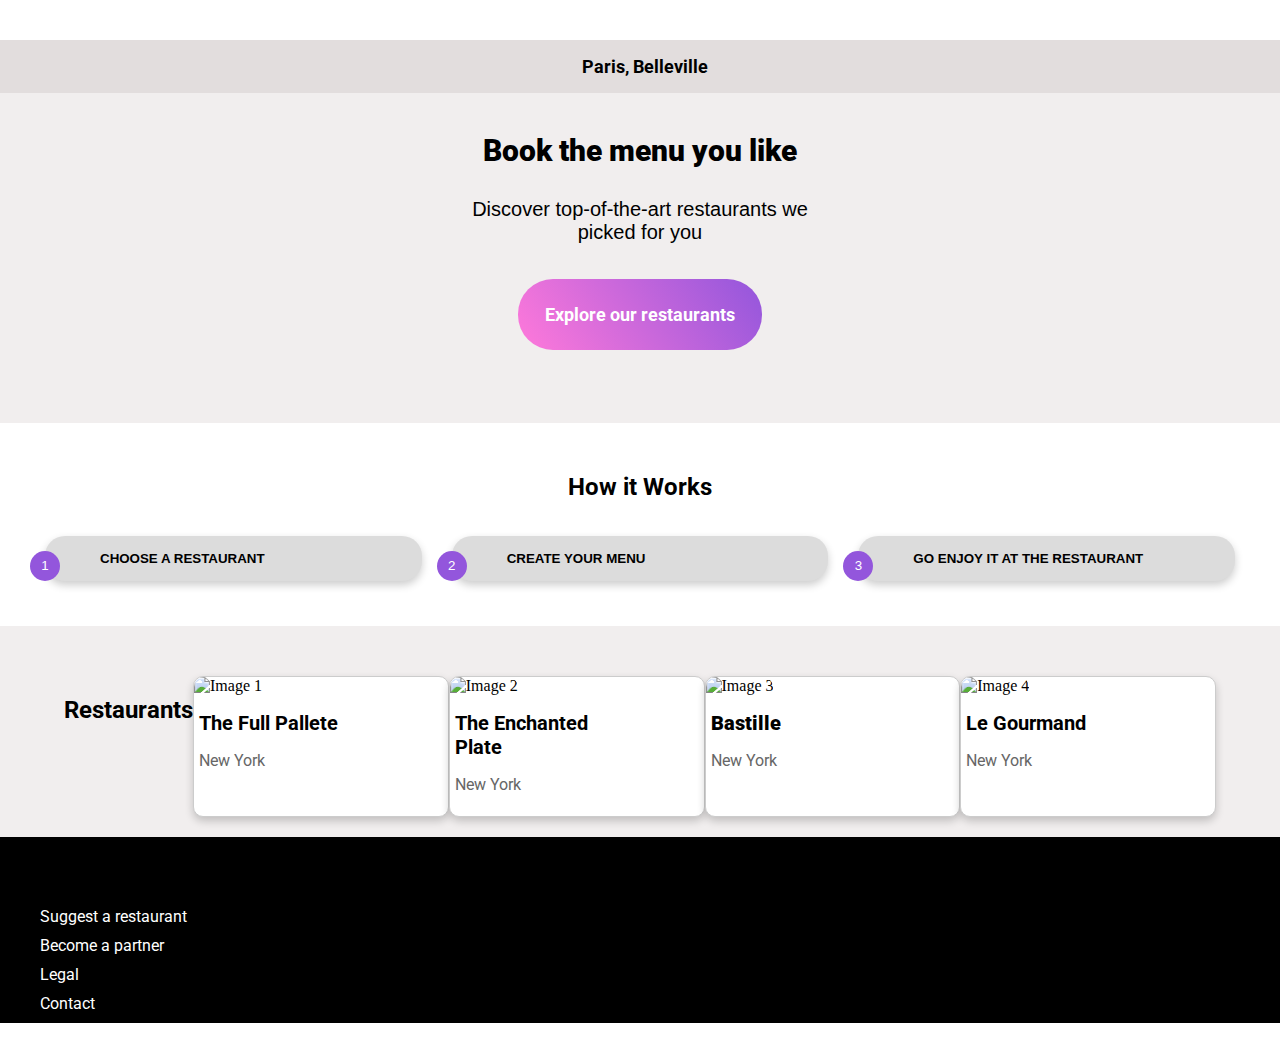
==== index.html @ 88e149f0 "changed alignment of sections and added numbers" ====
<!DOCTYPE html>
<html lang="en">

<head>
    <meta charset="UTF-8">
    <meta http-equiv="X-UA-Compatible" content="IE=edge">
    <meta name="viewport" content="width=device-width, initial-scale=1.0">
    <link rel="stylesheet" media="screen and (max-width: 100px)" href="small_resolution.css">
    <link rel="stylesheet" href="style.css" />
    <link rel="stylesheet" href="https://cdnjs.cloudflare.com/ajax/libs/font-awesome/6.3.0/css/all.min.css"
        integrity="sha512-SzlrxWUlpfuzQ+pcUCosxcglQRNAq/DZjVsC0lE40xsADsfeQoEypE+enwcOiGjk/bSuGGKHEyjSoQ1zVisanQ=="
        crossorigin="anonymous" referrerpolicy="no-referrer" />

        <link rel="preconnect" href="https://fonts.googleapis.com">
<link rel="preconnect" href="https://fonts.gstatic.com" crossorigin>
<link href="https://fonts.googleapis.com/css2?family=Roboto:wght@400;500;700&display=swap" rel="stylesheet">
    
    <title>ohmyfood</title>
</head>

<body>
    <header class="logo">
        <a href="#"><img src="./images/logo/ohmyfood.png" alt=""></a>
    </header>

    <nav class="nav-bar">
        <h2><i id="location-pin" class="fa-solid fa-location-dot"></i>Paris, Belleville</h2>
    </nav>

    <main>
        <div class="explore">
            <h1><strong>Book the menu you like</strong></h1>
            <p>Discover top-of-the-art restaurants we picked for you</p>
            <button class="purp-btn"><strong>Explore our restaurants</strong></button>
        </div>



    </main>

    <section class="options">
        <h2>How it Works</h2>
        <div class="button-container">
            <button class="button">
                <div class="number">1</div>
                <div class="text-box">
                    <span><i class="fa-solid fa-mobile-screen button-icon"></i>Choose a restaurant</span>
                </div>
            </button>
            <button class="button">
                <div class="number">2</div>

                <div class="text-box">
                    <span><i class="fa-solid fa-list button-icon"></i>Create your menu</span>
                </div>
            </button>
            <button class="button">
                <div class="number">3</div>

                <div class="text-box">
                    <span><i class="fa-sharp fa-solid fa-store button-icon"></i>Go enjoy it at the restaurant</span>
                </div>
            </button>
        </div>
    </section>


    <section class="restaurant-container">
        <h2 class="sub-text">Restaurants</h2>
        <div class="card">
            <img src="./images/restaurants/jay-wennington-N_Y88TWmGwA-unsplash.jpg" alt="Image 1">
            <div class="card-text">
                <h2>The Full Pallete<i class="fa-regular fa-heart" class="heart-icon"></i> </h2>
                <p>New York</p>
            </div>
        </div>

        <div class="card">
            <img src="./images/restaurants/stil.jpg" alt="Image 2">
            <div class="card-text">
                <h2>The Enchanted Plate<i class="fa-regular fa-heart" class="heart-icon"></i></h2>
                <p>New York</p>
            </div>
        </div>

        <div class="card">
            <img src="./images/restaurants/toa-heftiba-DQKerTsQwi0-unsplash.jpg" alt="Image 3">
            <div class="card-text">
                <h2><strong>Bastille<i class="fa-regular fa-heart" class="heart-icon"></i></strong></h2>
                <p>New York</p>
            </div>
        </div>

        <div class="card">
            <img src="./images/restaurants/louis-hansel-shotsoflouis-qNBGVyOCY8Q-unsplash.jpg" alt="Image 4">
            <div class="card-text">
                <h2>Le Gourmand<i class="fa-regular fa-heart" class="heart-icon"></i></h2>
                <p>New York</p>
            </div>
        </div>
        </div>
    </section>

    <footer>
        <a href="#"><img src="./images/logo/ohmyfood.png" alt="" class="footer-logo"></a>
        <div class="list">
            <ul class="unstyled-list">
                <li><a href=""><i class="fa-solid fa-utensils" class="footer-icon"></i>Suggest a restaurant</a></li>
                <li><a href=""><i class="fa-regular fa-handshake" class="footer-icon"></i>Become a partner</a></li>
                <li><a href="">Legal</a></li>
                <li><a href="">Contact</a></li>
            </ul>
        </div>
    </footer>





</body>

</html>
---- style.css ----
header {
    margin: auto;
    margin-bottom: 20px;
    margin-top: 20px;
}

header img {
    display: flex;
    width: 300px;
    height: auto;
    justify-content: center;
    margin: auto;

}

body {
    margin: 0;
}

a {
    text-decoration: none;
    color: #fff;
}

h1 {
    font-size: 25px;
    font-family: "Roboto", sans-serif;
}

h2 ,p {
    font-family: "Roboto", sans-serif;
}

    

.location-text {
    text-align: center;
    color: rgb(198, 51, 51);
}

#location-pin {
    justify-content: space-around;
    margin-right: 10px;
}

#location-container {
    padding: 10px;
}

.nav-bar {
text-align: center;
padding: 1px;
background-color: rgb(226, 221, 221);
font-size: 12px;
}

main {
    background-color: rgb(241, 238, 238);
    
}
 .explore {
    height: 250px;
    width: 350px;
    margin: auto;
    padding: 20px;
    text-align: center;
    padding-bottom: 60px;
    
 }

main h1 {
    font-size: 30px;
    font-family: "Roboto", sans-serif;
    padding-bottom: 10px;
}

main p {
    font-family: "Raleway" , sans-serif;
    font-size: 20px;
    font-weight: 100;
    padding-bottom: 15px;
}

.purp-btn {
    padding: 25px 27px;
    border-radius: 35px;
    border: none;
    background-image: linear-gradient(55deg,#FF79DA, #9356DC );
    font-family: "Roboto" , sans-serif;
    color: #fff;
    font-size: 18px;
    margin-bottom: 20px;
}

.sub-text {
    text-align: left;
    font-weight: 700 !important;
}

.button-container {
    display: flex;
    justify-content: space-between;
    width: 100%;
}

.spacer {
    height: 10px;
    margin: 10px;
}

.button {
    background-color: gainsboro;
    border: none;
    border-radius: 5px;
    height: auto;
    width: 40%;
    box-shadow: 0 4px 8px 0 rgba(0, 0, 0, 0.2);
    transition: 0.3s;
    padding: 15px;
    margin: 15px;
    border-radius: 20px;
    display: flex;
    position: relative;
}

.button-icon {
    margin-right: 40px;
}

.number {
    height: 30px;
    width: 30px;
    border-radius: 100%;
    background: #9356DC;
    position: absolute;
    left: -15px;
    display: flex;
    align-items: center;
    justify-content: center;
    color: white;
}


.text-box {
    align-items: center;
    display: flex;
    height: 100%;
    justify-content: center;
}

.text-box span {
    color: black;
    font-weight: bold;
    text-align: center;
    text-transform: uppercase;
}

.restaurant-container {
    display: flex;
    flex-direction: row;
    padding-left: 5%;
    padding-right: 5%;
    background-color: rgb(241, 238, 238);
    padding-top: 50px;


}

.card {
    display: block;
    flex-direction: column;
    justify-content: center;
    align-items: center;
    width: 100%;
    height: auto;
    border: 1px solid #ccc;
    border-radius: 10px;
    box-shadow: 0 4px 8px 0 rgba(0, 0, 0, 0.2);
    transition: 0.3s;
    background-color: white;
    margin-bottom: 20px;
}

.card:hover, .button:hover, .purp-btn:hover {
    box-shadow: 0 8px 16px 0 rgba(0, 0, 0, 0.2);
    cursor: pointer;
}

.card img {
    width: 100%;
    height: auto;
    object-fit: cover;
    border-top-right-radius: 10px;
    border-top-left-radius: 10px;
}

.card-text {
    text-align: left;
    padding-right: 100px;
    padding-bottom: 20px;
    height: 80px;
    margin: 5px;
}

.card-text h2 {
    font-size: 20px;
    margin-bottom: 0px;
    text-align: left;
}

.card-text p {
    font-size: 16px;
    color: #666;
    text-align: left;
} 

.options {
    background-color: white;
    padding: 30px;
}

.options h2 {
    text-align: center;
    font-family: "Roboto", sans-serif;
}
.restaurant-list {
    background-color: rgb(241, 238, 238);
    
}

footer {
    background-color: black;
}

footer img {
    height: auto;
    width: 130px;
    padding: 15px 18px;
    margin-top: 20px;
    margin-left: 7px;
}

.unstyled-list {
    list-style: none;
    text-decoration: none;

}

li {
    padding-bottom: 10px;
    font-family: "Roboto", sans-serif;
}

.footer-logo {
    color: #fff;
}

.footer-icon {
    padding: 10px;
}

.heart-icon {
    justify-content: space-between;
    padding: 10px;
}


/*@media (min-width: 768px) and (max-width: 992px) {
    
  }*/
  
  @media (max-width: 768px) {
     #options {
        display: flex;
        justify-content: center;
        margin: auto;
      
    }
    .button-container {

        display: flex;
        justify-content: center;
        flex-direction: column;
        margin: auto;
    }
    h2 {
        text-align: center;

    }
    .button {
        height: auto;
        width: 100%;
        padding: 30px 60px;
        border-radius: 20px;
    }

    .restaurant-container {
        flex-direction: column;
        display: flex;
    }

    .card {
        padding-bottom: 0px;
        height: 290px;

    }

    .card img {
        width: 100%;
        height: 200px;
        object-fit: cover;
        border-top-right-radius: 10px;
        border-top-left-radius: 10px;
    }

    #restaurant-list {
        padding-top: 10px;
    }

   
    
  }
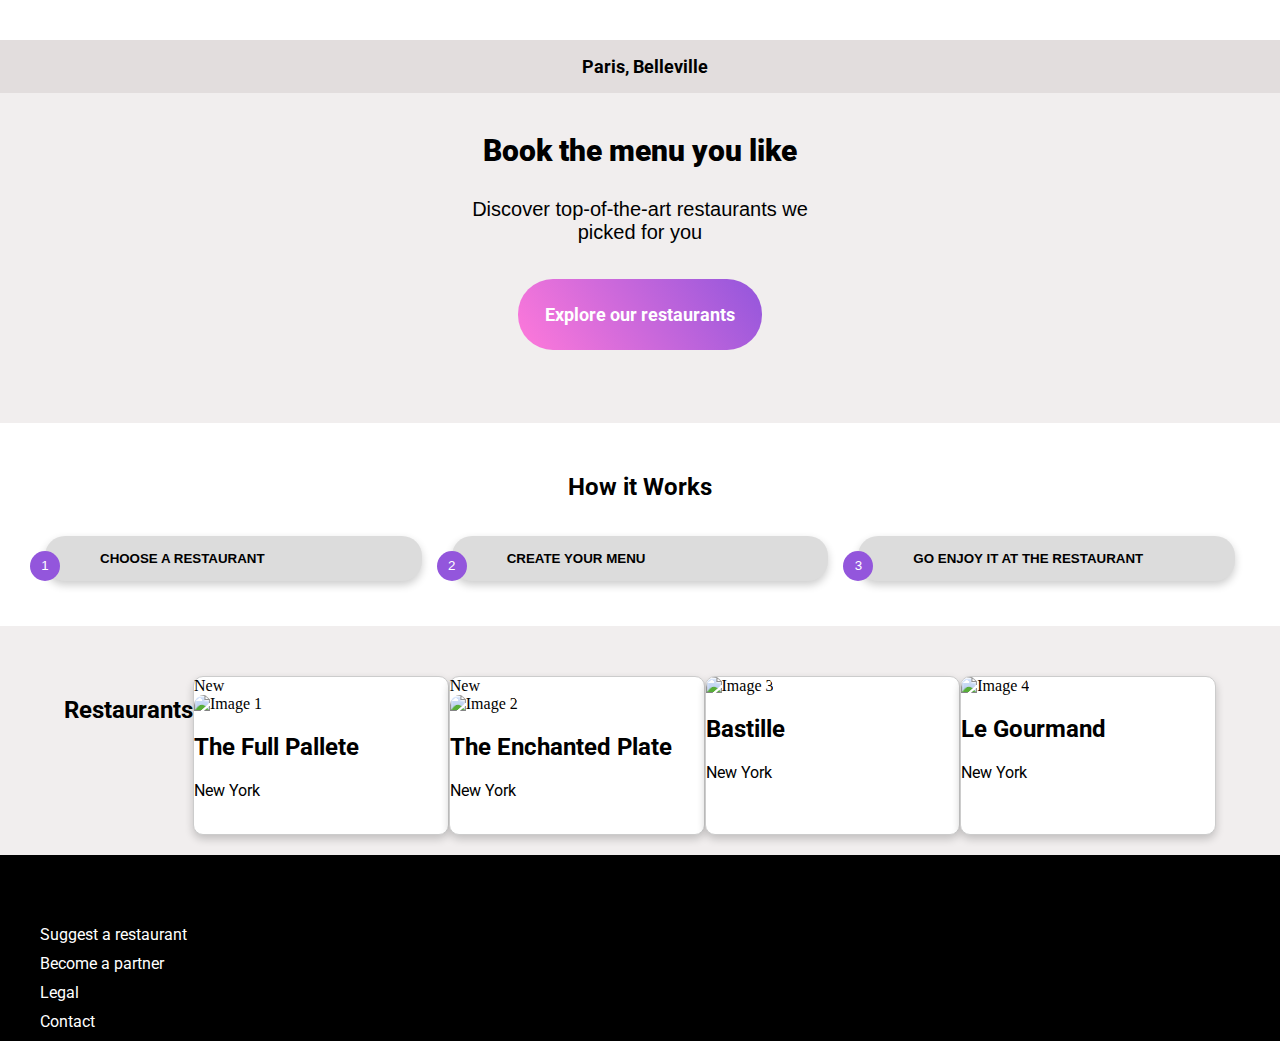
==== commit 7894b4eb: "heart icon added and hover introduced" ====
--- a/index.html
+++ b/index.html
@@ -11,10 +11,10 @@
         integrity="sha512-SzlrxWUlpfuzQ+pcUCosxcglQRNAq/DZjVsC0lE40xsADsfeQoEypE+enwcOiGjk/bSuGGKHEyjSoQ1zVisanQ=="
         crossorigin="anonymous" referrerpolicy="no-referrer" />
 
-        <link rel="preconnect" href="https://fonts.googleapis.com">
-<link rel="preconnect" href="https://fonts.gstatic.com" crossorigin>
-<link href="https://fonts.googleapis.com/css2?family=Roboto:wght@400;500;700&display=swap" rel="stylesheet">
-    
+    <link rel="preconnect" href="https://fonts.googleapis.com">
+    <link rel="preconnect" href="https://fonts.gstatic.com" crossorigin>
+    <link href="https://fonts.googleapis.com/css2?family=Roboto:wght@400;500;700&display=swap" rel="stylesheet">
+
     <title>ohmyfood</title>
 </head>
 
@@ -68,34 +68,52 @@
     <section class="restaurant-container">
         <h2 class="sub-text">Restaurants</h2>
         <div class="card">
+            <div class="new">
+                New
+            </div>
             <img src="./images/restaurants/jay-wennington-N_Y88TWmGwA-unsplash.jpg" alt="Image 1">
-            <div class="card-text">
-                <h2>The Full Pallete<i class="fa-regular fa-heart" class="heart-icon"></i> </h2>
-                <p>New York</p>
+            <div class="card-content">
+                <div>
+                    <h2>The Full Pallete</h2>
+                    <p>New York</p>
+                </div>
+                <i class="fa-regular fa-heart heart-icon"></i>
             </div>
         </div>
 
         <div class="card">
+            <div class="new">
+                New
+            </div>
             <img src="./images/restaurants/stil.jpg" alt="Image 2">
-            <div class="card-text">
-                <h2>The Enchanted Plate<i class="fa-regular fa-heart" class="heart-icon"></i></h2>
-                <p>New York</p>
+            <div class="card-content">
+                <div>
+                    <h2>The Enchanted Plate</h2>
+                    <p>New York</p>
+                </div>
+                <i class="fa-regular fa-heart heart-icon"></i>
             </div>
         </div>
 
         <div class="card">
             <img src="./images/restaurants/toa-heftiba-DQKerTsQwi0-unsplash.jpg" alt="Image 3">
-            <div class="card-text">
-                <h2><strong>Bastille<i class="fa-regular fa-heart" class="heart-icon"></i></strong></h2>
-                <p>New York</p>
+            <div class="card-content">
+                <div>
+                    <h2>Bastille</h2>
+                    <p>New York</p>
+                </div>
+                <i class="fa-regular fa-heart heart-icon"></i>
             </div>
         </div>
 
         <div class="card">
             <img src="./images/restaurants/louis-hansel-shotsoflouis-qNBGVyOCY8Q-unsplash.jpg" alt="Image 4">
-            <div class="card-text">
-                <h2>Le Gourmand<i class="fa-regular fa-heart" class="heart-icon"></i></h2>
-                <p>New York</p>
+            <div class="card-content">
+                <div>
+                    <h2>Le Gourmand</i></h2>
+                    <p>New York</p>
+                </div>
+                <i class="fa-regular fa-heart heart-icon"></i>
             </div>
         </div>
         </div>
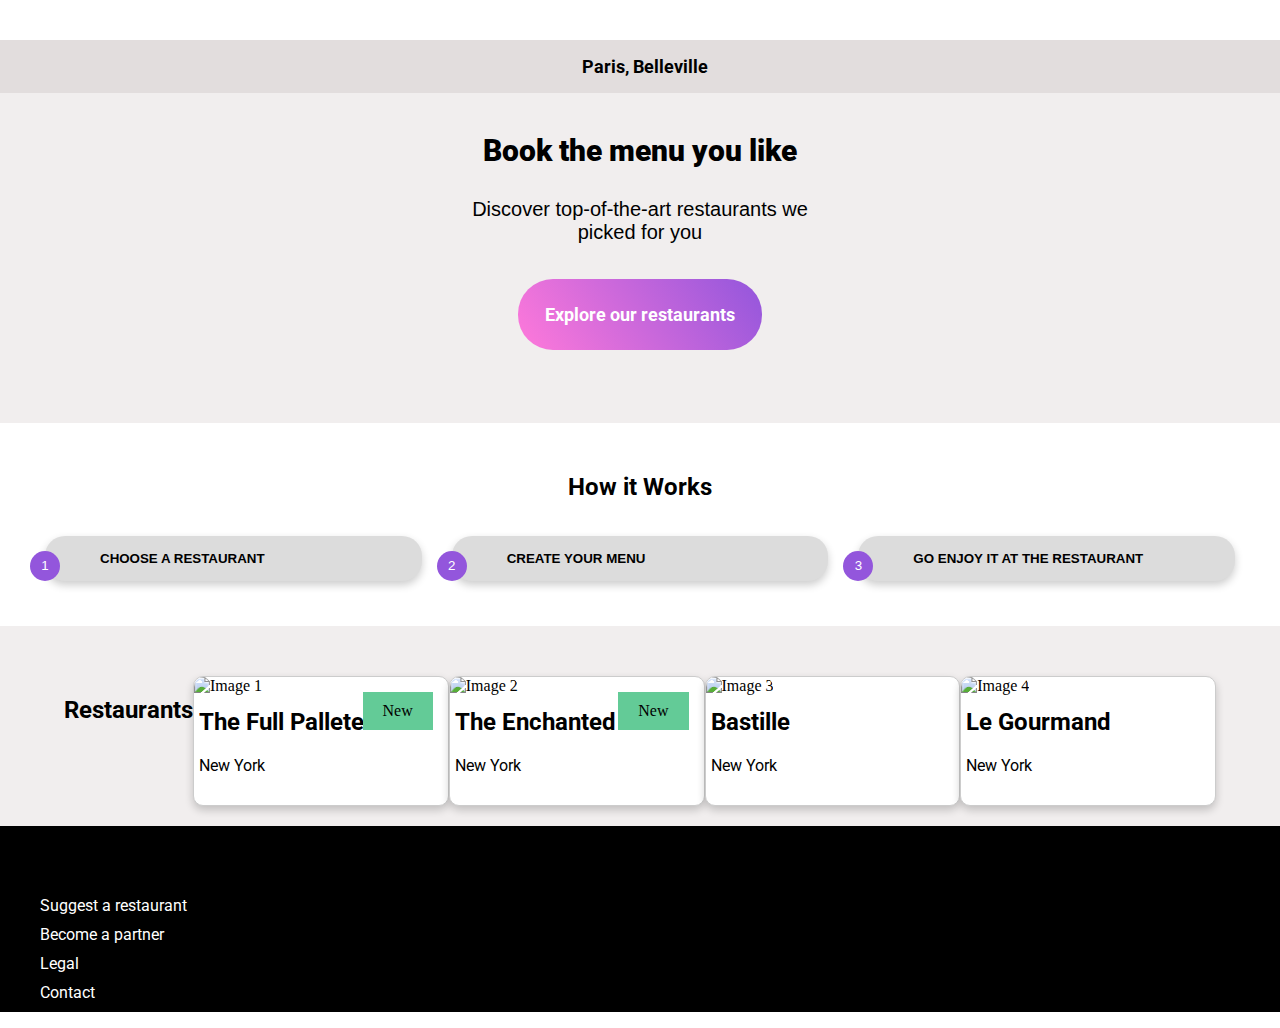
==== commit 6a1f2b84: "- Created page structure - Created menu sections - Created menu cards" ====
--- a/index.html
+++ b/index.html
@@ -7,6 +7,7 @@
     <meta name="viewport" content="width=device-width, initial-scale=1.0">
     <link rel="stylesheet" media="screen and (max-width: 100px)" href="small_resolution.css">
     <link rel="stylesheet" href="style.css" />
+    <link rel="stylesheet" href="global.css" />
     <link rel="stylesheet" href="https://cdnjs.cloudflare.com/ajax/libs/font-awesome/6.3.0/css/all.min.css"
         integrity="sha512-SzlrxWUlpfuzQ+pcUCosxcglQRNAq/DZjVsC0lE40xsADsfeQoEypE+enwcOiGjk/bSuGGKHEyjSoQ1zVisanQ=="
         crossorigin="anonymous" referrerpolicy="no-referrer" />
--- a/style.css
+++ b/style.css
@@ -81,16 +81,7 @@
     padding-bottom: 15px;
 }
 
-.purp-btn {
-    padding: 25px 27px;
-    border-radius: 35px;
-    border: none;
-    background-image: linear-gradient(55deg,#FF79DA, #9356DC );
-    font-family: "Roboto" , sans-serif;
-    color: #fff;
-    font-size: 18px;
-    margin-bottom: 20px;
-}
+
 
 .sub-text {
     text-align: left;
@@ -179,11 +170,24 @@
     transition: 0.3s;
     background-color: white;
     margin-bottom: 20px;
+    position: relative;
 }
 
 .card:hover, .button:hover, .purp-btn:hover {
     box-shadow: 0 8px 16px 0 rgba(0, 0, 0, 0.2);
     cursor: pointer;
+}
+
+.new {
+    padding-left: 20px;
+    padding-right: 20px;
+    padding-top: 10px;
+    padding-bottom: 10px;
+    background-color: rgb(99, 203, 151);
+    position: absolute;
+    right: 15px;
+    top: 15px;
+
 }
 
 .card img {
@@ -194,13 +198,24 @@
     border-top-left-radius: 10px;
 }
 
-.card-text {
+.card-content {
     text-align: left;
-    padding-right: 100px;
     padding-bottom: 20px;
     height: 80px;
     margin: 5px;
-}
+    display: flex;
+    align-items: center;
+    justify-content: space-between;
+}
+
+.heart-icon {
+    font-size: 25px;
+}
+
+.heart-icon:hover {
+    color: #9356DC;
+}
+
 
 .card-text h2 {
     font-size: 20px;
@@ -228,36 +243,7 @@
     
 }
 
-footer {
-    background-color: black;
-}
-
-footer img {
-    height: auto;
-    width: 130px;
-    padding: 15px 18px;
-    margin-top: 20px;
-    margin-left: 7px;
-}
-
-.unstyled-list {
-    list-style: none;
-    text-decoration: none;
-
-}
-
-li {
-    padding-bottom: 10px;
-    font-family: "Roboto", sans-serif;
-}
-
-.footer-logo {
-    color: #fff;
-}
-
-.footer-icon {
-    padding: 10px;
-}
+
 
 .heart-icon {
     justify-content: space-between;
--- a/global.css
+++ b/global.css
@@ -0,0 +1,41 @@
+footer {
+    background-color: black;
+}
+
+footer img {
+    height: auto;
+    width: 130px;
+    padding: 15px 18px;
+    margin-top: 20px;
+    margin-left: 7px;
+}
+
+.unstyled-list {
+    list-style: none;
+    text-decoration: none;
+
+}
+
+li {
+    padding-bottom: 10px;
+    font-family: "Roboto", sans-serif;
+}
+
+.purp-btn {
+    padding: 25px 27px;
+    border-radius: 35px;
+    border: none;
+    background-image: linear-gradient(55deg,#FF79DA, #9356DC );
+    font-family: "Roboto" , sans-serif;
+    color: #fff;
+    font-size: 18px;
+    margin-bottom: 20px;
+}
+
+.footer-logo {
+    color: #fff;
+}
+
+.footer-icon {
+    padding: 10px;
+}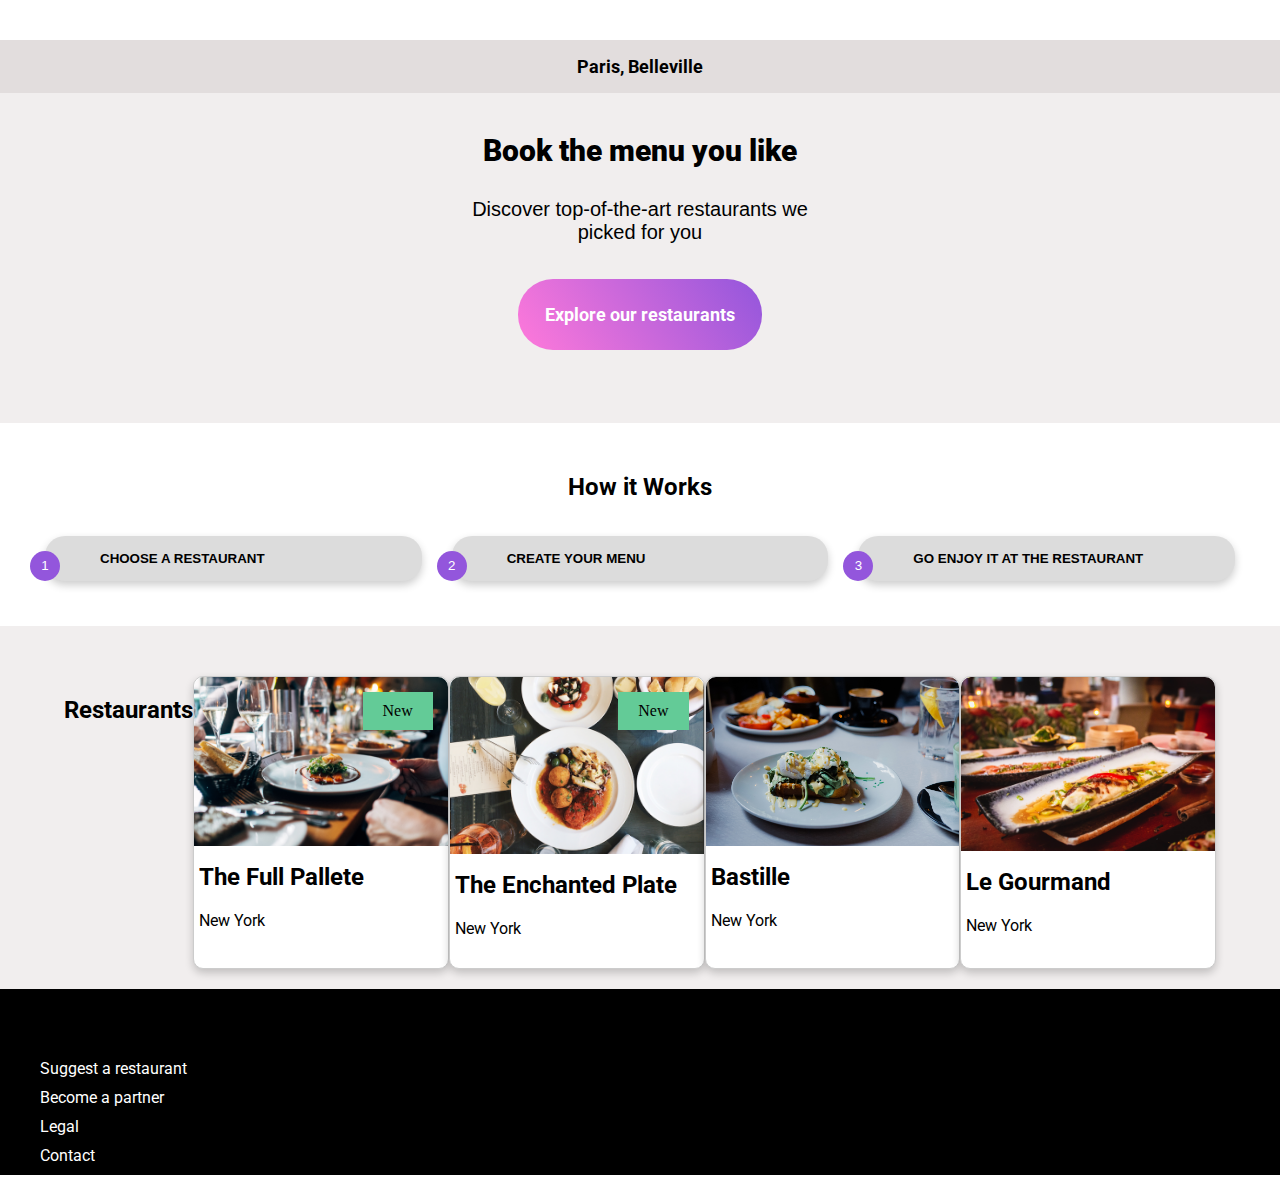
==== commit c2be364d: "linked bastille to homepage" ====
--- a/index.html
+++ b/index.html
@@ -25,7 +25,7 @@
     </header>
 
     <nav class="nav-bar">
-        <h2><i id="location-pin" class="fa-solid fa-location-dot"></i>Paris, Belleville</h2>
+        <h2><i class="location-pin" class="fa-solid fa-location-dot"></i>Paris, Belleville</h2>
     </nav>
 
     <main>
@@ -72,7 +72,7 @@
             <div class="new">
                 New
             </div>
-            <img src="./images/restaurants/jay-wennington-N_Y88TWmGwA-unsplash.jpg" alt="Image 1">
+            <img src="images/restaurants/the-full-pallete.jpg" alt="Image 1">
             <div class="card-content">
                 <div>
                     <h2>The Full Pallete</h2>
@@ -86,7 +86,7 @@
             <div class="new">
                 New
             </div>
-            <img src="./images/restaurants/stil.jpg" alt="Image 2">
+            <img src="images/restaurants/the-enchanted-plate.jpg" alt="Image 2">
             <div class="card-content">
                 <div>
                     <h2>The Enchanted Plate</h2>
@@ -97,7 +97,8 @@
         </div>
 
         <div class="card">
-            <img src="./images/restaurants/toa-heftiba-DQKerTsQwi0-unsplash.jpg" alt="Image 3">
+            <a href="./bastille.html">
+            <img src="images/restaurants/bastille.jpg" alt="Image 3"></a>
             <div class="card-content">
                 <div>
                     <h2>Bastille</h2>
@@ -108,7 +109,7 @@
         </div>
 
         <div class="card">
-            <img src="./images/restaurants/louis-hansel-shotsoflouis-qNBGVyOCY8Q-unsplash.jpg" alt="Image 4">
+            <img src="images/restaurants/le-gourmand.jpg" alt="Image 4">
             <div class="card-content">
                 <div>
                     <h2>Le Gourmand</i></h2>
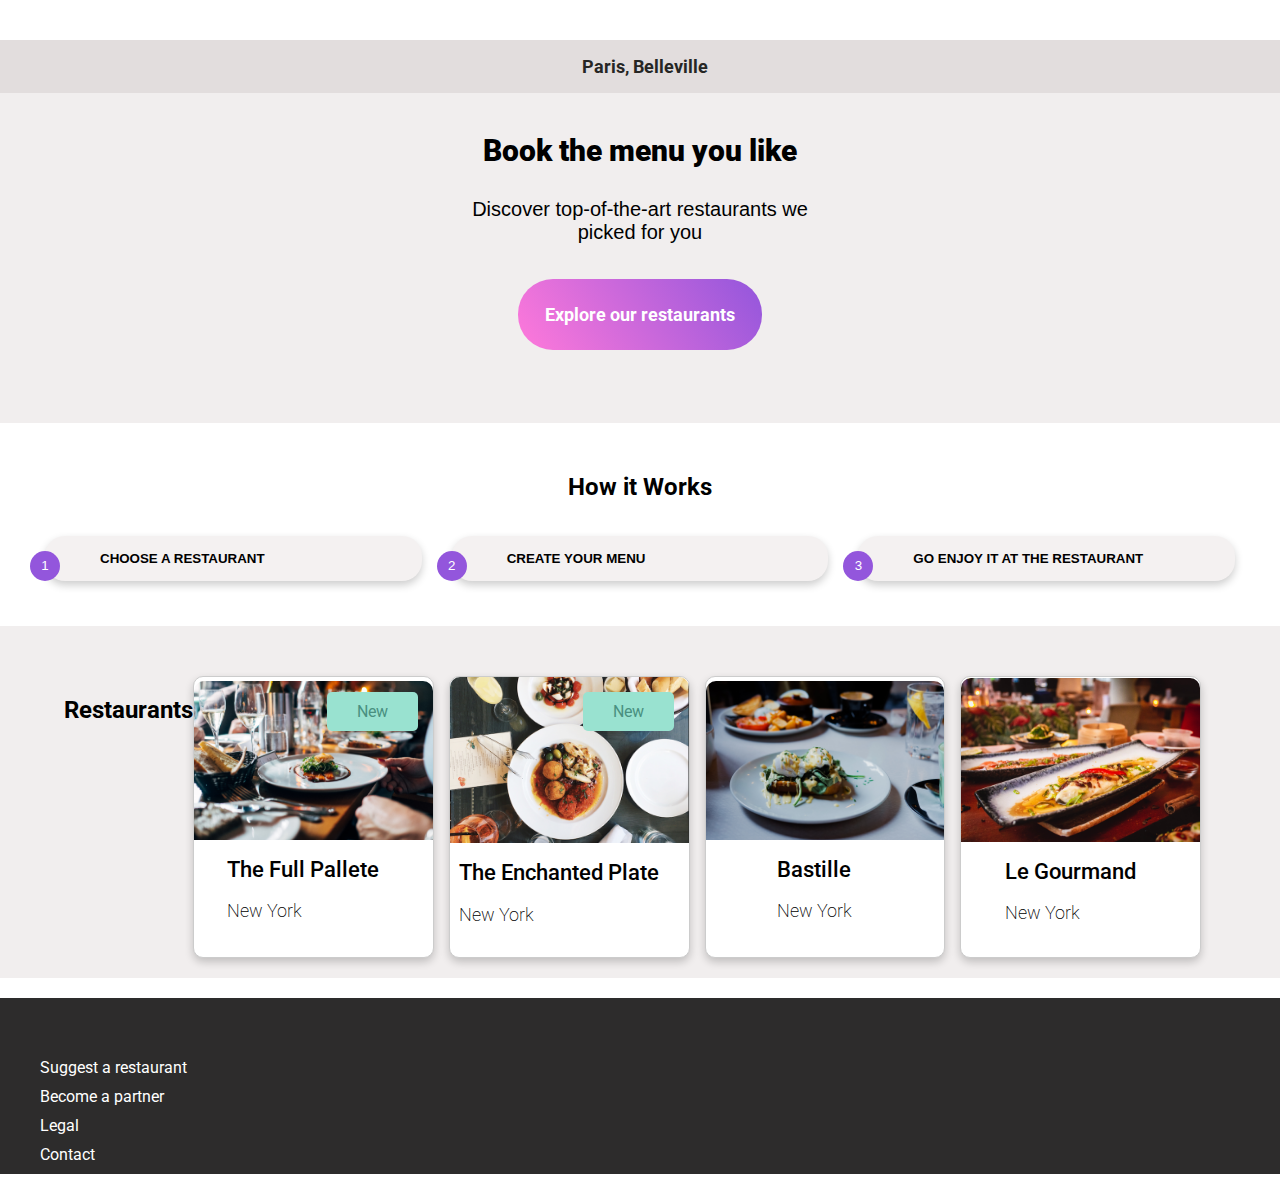
==== commit 5e8f2500: "making changes to desktop version" ====
--- a/index.html
+++ b/index.html
@@ -7,14 +7,14 @@
     <meta name="viewport" content="width=device-width, initial-scale=1.0">
     <link rel="stylesheet" media="screen and (max-width: 100px)" href="small_resolution.css">
     <link rel="stylesheet" href="style.css" />
-    <link rel="stylesheet" href="global.css" />
+    <link rel="stylesheet" href="./global.css" />
     <link rel="stylesheet" href="https://cdnjs.cloudflare.com/ajax/libs/font-awesome/6.3.0/css/all.min.css"
         integrity="sha512-SzlrxWUlpfuzQ+pcUCosxcglQRNAq/DZjVsC0lE40xsADsfeQoEypE+enwcOiGjk/bSuGGKHEyjSoQ1zVisanQ=="
         crossorigin="anonymous" referrerpolicy="no-referrer" />
 
     <link rel="preconnect" href="https://fonts.googleapis.com">
     <link rel="preconnect" href="https://fonts.gstatic.com" crossorigin>
-    <link href="https://fonts.googleapis.com/css2?family=Roboto:wght@400;500;700&display=swap" rel="stylesheet">
+    <link href="https://fonts.googleapis.com/css2?family=Roboto:wght@100;200;300;400;500;700&display=swap" rel="stylesheet">
 
     <title>ohmyfood</title>
 </head>
@@ -25,7 +25,7 @@
     </header>
 
     <nav class="nav-bar">
-        <h2><i class="location-pin" class="fa-solid fa-location-dot"></i>Paris, Belleville</h2>
+        <h2><i class="location-pin fa-solid fa-location-dot"></i>Paris, Belleville</h2>
     </nav>
 
     <main>
@@ -72,7 +72,8 @@
             <div class="new">
                 New
             </div>
-            <img src="images/restaurants/the-full-pallete.jpg" alt="Image 1">
+            <a href="./the-full-pallete.html">
+            <img src="images/restaurants/the-full-pallete.jpg" alt="Image 1"></a>
             <div class="card-content">
                 <div>
                     <h2>The Full Pallete</h2>
@@ -86,7 +87,8 @@
             <div class="new">
                 New
             </div>
-            <img src="images/restaurants/the-enchanted-plate.jpg" alt="Image 2">
+            <a href="./the-enchanted-plate.html">
+            <img src="images/restaurants/the-enchanted-plate.jpg" alt="Image 2"></a>
             <div class="card-content">
                 <div>
                     <h2>The Enchanted Plate</h2>
@@ -109,7 +111,8 @@
         </div>
 
         <div class="card">
-            <img src="images/restaurants/le-gourmand.jpg" alt="Image 4">
+            <a href="./le-gourmand.html">
+            <img src="images/restaurants/le-gourmand.jpg" alt="Image 4"></a>
             <div class="card-content">
                 <div>
                     <h2>Le Gourmand</i></h2>
@@ -128,15 +131,10 @@
                 <li><a href=""><i class="fa-solid fa-utensils" class="footer-icon"></i>Suggest a restaurant</a></li>
                 <li><a href=""><i class="fa-regular fa-handshake" class="footer-icon"></i>Become a partner</a></li>
                 <li><a href="">Legal</a></li>
-                <li><a href="">Contact</a></li>
+                <li><a href="mailto:ohmyfood@myfood.com">Contact</a></li>
             </ul>
         </div>
     </footer>
-
-
-
-
-
 </body>
 
 </html>--- a/style.css
+++ b/style.css
@@ -27,46 +27,52 @@
     font-family: "Roboto", sans-serif;
 }
 
-h2 ,p {
+h2,
+p {
     font-family: "Roboto", sans-serif;
 }
 
-    
 
 .location-text {
     text-align: center;
-    color: rgb(198, 51, 51);
-}
-
-#location-pin {
+    color: rgb(80, 44, 44);
+}
+
+.location-pin {
     justify-content: space-around;
     margin-right: 10px;
-}
-
-#location-container {
+    color: rgb(38, 38, 36);
+}
+
+.location-container {
     padding: 10px;
 }
 
 .nav-bar {
-text-align: center;
-padding: 1px;
-background-color: rgb(226, 221, 221);
-font-size: 12px;
+    text-align: center;
+    padding: 1px;
+    background-color: rgb(226, 221, 221);
+    font-size: 12px;
+}
+
+.nav-bar h2 {
+    color: rgb(38, 38, 36);
 }
 
 main {
     background-color: rgb(241, 238, 238);
-    
-}
- .explore {
+
+}
+
+.explore {
     height: 250px;
     width: 350px;
     margin: auto;
     padding: 20px;
     text-align: center;
     padding-bottom: 60px;
-    
- }
+
+}
 
 main h1 {
     font-size: 30px;
@@ -75,7 +81,7 @@
 }
 
 main p {
-    font-family: "Raleway" , sans-serif;
+    font-family: "Raleway", sans-serif;
     font-size: 20px;
     font-weight: 100;
     padding-bottom: 15px;
@@ -100,7 +106,7 @@
 }
 
 .button {
-    background-color: gainsboro;
+    background-color: rgb(244, 241, 241);
     border: none;
     border-radius: 5px;
     height: auto;
@@ -116,6 +122,7 @@
 
 .button-icon {
     margin-right: 40px;
+    color: #665;
 }
 
 .number {
@@ -173,20 +180,27 @@
     position: relative;
 }
 
-.card:hover, .button:hover, .purp-btn:hover {
+.card:hover,
+.button:hover,
+.purp-btn:hover {
     box-shadow: 0 8px 16px 0 rgba(0, 0, 0, 0.2);
     cursor: pointer;
+
 }
 
 .new {
-    padding-left: 20px;
-    padding-right: 20px;
+    padding-left: 30px;
+    padding-right: 30px;
     padding-top: 10px;
     padding-bottom: 10px;
-    background-color: rgb(99, 203, 151);
+    background-color: #99E2D0;
     position: absolute;
     right: 15px;
     top: 15px;
+    border-radius: 5px;
+    font-family: 'Roboto', sans-serif;
+    color: rgb(73, 144, 128);
+
 
 }
 
@@ -208,6 +222,16 @@
     justify-content: space-between;
 }
 
+.card-content p {
+    font-weight: 200;
+    font-size: 18px;
+}
+
+.card-content h2 {
+    font-weight: 500;
+    font-size: 22px;
+}
+
 .heart-icon {
     font-size: 25px;
 }
@@ -227,7 +251,7 @@
     font-size: 16px;
     color: #666;
     text-align: left;
-} 
+}
 
 .options {
     background-color: white;
@@ -238,9 +262,10 @@
     text-align: center;
     font-family: "Roboto", sans-serif;
 }
+
 .restaurant-list {
     background-color: rgb(241, 238, 238);
-    
+
 }
 
 
@@ -254,14 +279,15 @@
 /*@media (min-width: 768px) and (max-width: 992px) {
     
   }*/
-  
-  @media (max-width: 768px) {
-     #options {
+
+@media (max-width: 768px) {
+    #options {
         display: flex;
         justify-content: center;
         margin: auto;
-      
-    }
+
+    }
+
     .button-container {
 
         display: flex;
@@ -269,14 +295,16 @@
         flex-direction: column;
         margin: auto;
     }
+
     h2 {
         text-align: center;
 
     }
+
     .button {
         height: auto;
         width: 100%;
-        padding: 30px 60px;
+        padding: 25px 50px;
         border-radius: 20px;
     }
 
@@ -303,6 +331,25 @@
         padding-top: 10px;
     }
 
-   
+
+
+}
+
+@media (min-width: 992px) {
+   
+   
+   
+   
+   
+   
+    .card {
+        display: flex;
+        margin-right: 15px;
+    }
+
+    .restaurant-container {
+        margin-bottom: 20px;
+    }
+
     
-  }+}--- a/global.css
+++ b/global.css
@@ -1,19 +1,26 @@
+
+a {
+    text-decoration: none;
+    color: #fff;
+}
+
+
 footer {
-    background-color: black;
+    background-color: rgb(45, 44, 44);
 }
 
 footer img {
     height: auto;
     width: 130px;
     padding: 15px 18px;
-    margin-top: 20px;
+    margin-top: 10px;
     margin-left: 7px;
+    filter: brightness(0) invert(1);
 }
 
-.unstyled-list {
+.unstyled-list, .list {
     list-style: none;
     text-decoration: none;
-
 }
 
 li {
@@ -32,10 +39,9 @@
     margin-bottom: 20px;
 }
 
-.footer-logo {
-    color: #fff;
+
+.footer-icon {
+    padding-right: 15px;
+    font-size: 15px;
 }
 
-.footer-icon {
-    padding: 10px;
-}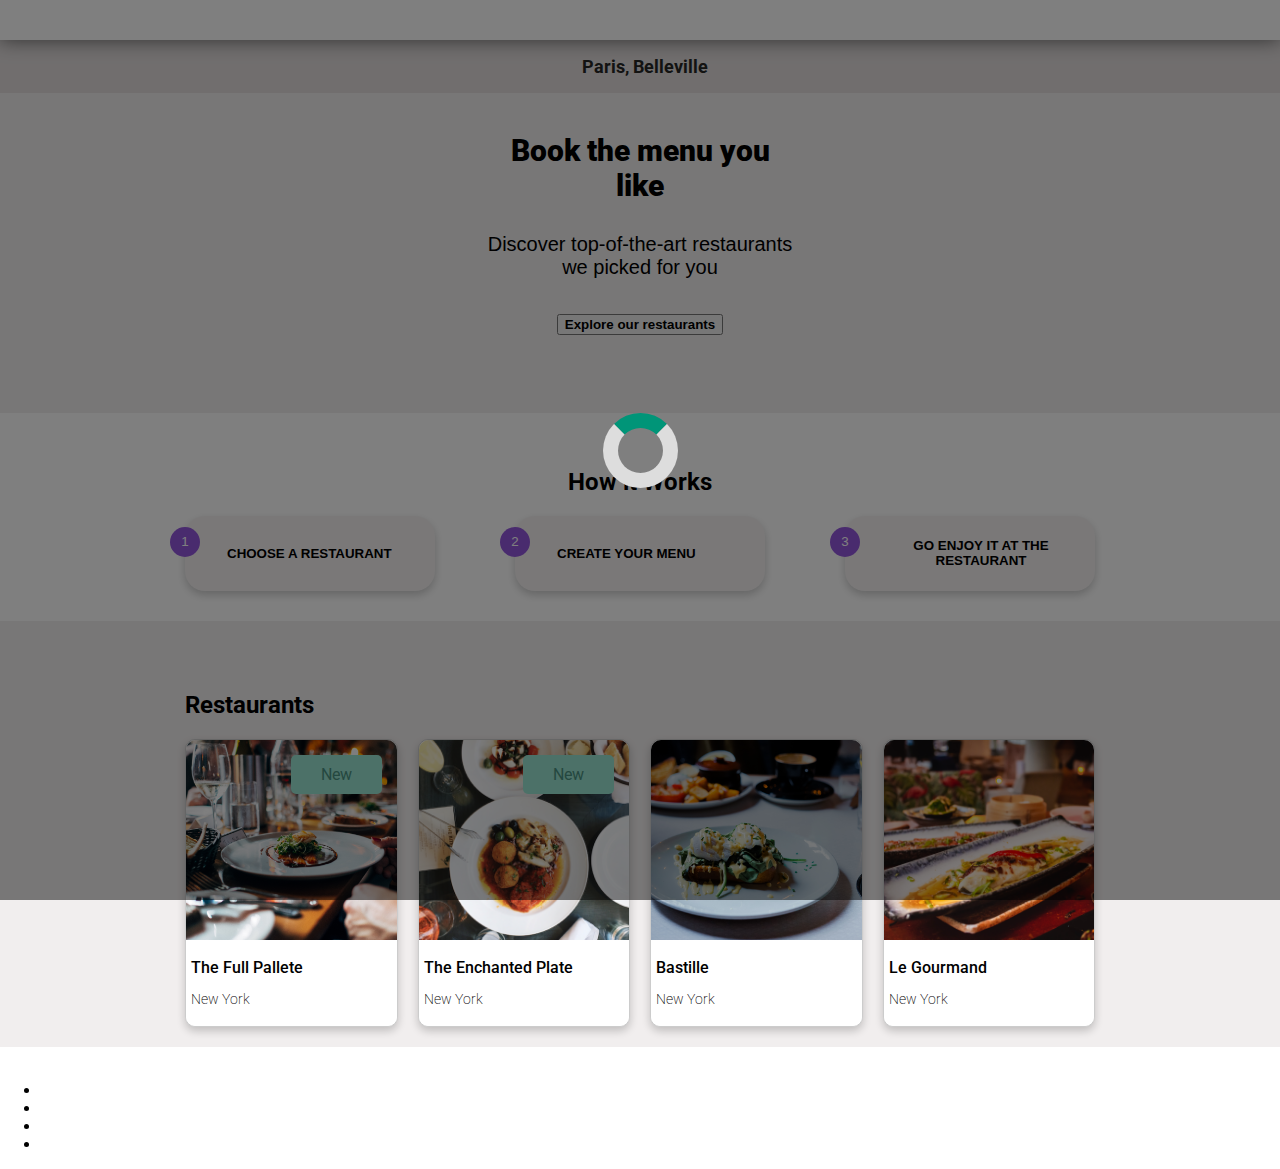
==== commit 70d440a9: "box shadow and padding added to menu" ====
--- a/index.html
+++ b/index.html
@@ -6,29 +6,34 @@
     <meta http-equiv="X-UA-Compatible" content="IE=edge">
     <meta name="viewport" content="width=device-width, initial-scale=1.0">
     <link rel="stylesheet" media="screen and (max-width: 100px)" href="small_resolution.css">
-    <link rel="stylesheet" href="style.css" />
-    <link rel="stylesheet" href="./global.css" />
+    <link rel="stylesheet" href="./css/style.css">
+    <link rel="stylesheet" href="./css/global.css">
     <link rel="stylesheet" href="https://cdnjs.cloudflare.com/ajax/libs/font-awesome/6.3.0/css/all.min.css"
         integrity="sha512-SzlrxWUlpfuzQ+pcUCosxcglQRNAq/DZjVsC0lE40xsADsfeQoEypE+enwcOiGjk/bSuGGKHEyjSoQ1zVisanQ=="
-        crossorigin="anonymous" referrerpolicy="no-referrer" />
+        crossorigin="anonymous" referrerpolicy="no-referrer">
 
     <link rel="preconnect" href="https://fonts.googleapis.com">
     <link rel="preconnect" href="https://fonts.gstatic.com" crossorigin>
-    <link href="https://fonts.googleapis.com/css2?family=Roboto:wght@100;200;300;400;500;700&display=swap" rel="stylesheet">
+    <link href="https://fonts.googleapis.com/css2?family=Roboto:wght@100;200;300;400;500;700&display=swap"
+        rel="stylesheet">
 
     <title>ohmyfood</title>
 </head>
 
 <body>
+    <div class="spinner">
+        <div class="circle"></div>
+    </div>
     <header class="logo">
         <a href="#"><img src="./images/logo/ohmyfood.png" alt=""></a>
     </header>
 
     <nav class="nav-bar">
-        <h2><i class="location-pin fa-solid fa-location-dot"></i>Paris, Belleville</h2>
+        <h2><i class="location-pin fa-solid fa-location-dot"></i><span contenteditable>Paris, Belleville</h2>
     </nav>
 
     <main>
+
         <div class="explore">
             <h1><strong>Book the menu you like</strong></h1>
             <p>Discover top-of-the-art restaurants we picked for you</p>
@@ -40,96 +45,111 @@
     </main>
 
     <section class="options">
-        <h2>How it Works</h2>
-        <div class="button-container">
+        <div class="container">
+        <h2 class="sub-text">How it Works</h2>
+        <span class="button-container">
             <button class="button">
-                <div class="number">1</div>
-                <div class="text-box">
+                <span class="number">1</span>
+                <span class="text-box">
                     <span><i class="fa-solid fa-mobile-screen button-icon"></i>Choose a restaurant</span>
-                </div>
+                </span>
             </button>
             <button class="button">
-                <div class="number">2</div>
+                <span class="number">2</span>
 
-                <div class="text-box">
+                <span class="text-box">
                     <span><i class="fa-solid fa-list button-icon"></i>Create your menu</span>
-                </div>
+                </span>
             </button>
             <button class="button">
-                <div class="number">3</div>
+                <span class="number">3</span>
 
-                <div class="text-box">
+                <span class="text-box">
                     <span><i class="fa-sharp fa-solid fa-store button-icon"></i>Go enjoy it at the restaurant</span>
-                </div>
+                </span>
             </button>
+        </span>
         </div>
     </section>
 
+    <section class="restaurant-container">
+        <div class="container">
+            <h2 class="sub-text">Restaurants</h2>
+            <div class="rest-card-container">
+                <div class="card">
+                    <div class="new">
+                        New
+                    </div>
+                    <a href="./the-full-pallete.html">
+                        <img src="images/restaurants/the-full-pallete.jpg" class="card-img" alt="Image 1">
+                    </a>
+                    <div class="card-content">
+                        <div class="card-content-left">
+                            <h2 class="card-title">The Full Pallete</h2>
+                            <p class="card-location">New York</p>
+                        </div>
+                        <div class="icon">
+                            <i class="fa-solid fa-heart heart-icon"></i>
 
-    <section class="restaurant-container">
-        <h2 class="sub-text">Restaurants</h2>
-        <div class="card">
-            <div class="new">
-                New
-            </div>
-            <a href="./the-full-pallete.html">
-            <img src="images/restaurants/the-full-pallete.jpg" alt="Image 1"></a>
-            <div class="card-content">
-                <div>
-                    <h2>The Full Pallete</h2>
-                    <p>New York</p>
+                        </div>
+                    </div>
                 </div>
-                <i class="fa-regular fa-heart heart-icon"></i>
+
+                <div class="card">
+                    <div class="new">
+                        New
+                    </div>
+                    <a href="./the-enchanted-plate.html">
+                        <img src="./images/restaurants/the-enchanted-plate.jpg" class="card-img" alt="Image 1"></a>
+                    <div class="card-content">
+                        <div>
+                            <h2 class="card-title">The Enchanted Plate</h2>
+                            <p class="card-location">New York</p>
+                        </div>
+                        <div class="icon">
+                            <i class="fa-solid fa-heart heart-icon"></i>
+                        </div>
+                    </div>
+                </div>
+
+                <div class="card">
+                    <a href="./bastille.html">
+                        <img src="./images/restaurants/bastille.jpg" class="card-img" alt="Image 1"></a>
+                    <div class="card-content">
+                        <div>
+                            <h2 class="card-title">Bastille</h2>
+                            <p class="card-location">New York</p>
+                        </div>
+                        <div class="icon">
+                            <i class="fa-solid fa-heart heart-icon"></i>
+                        </div>
+                    </div>
+                </div>
+
+                <div class="card">
+                    <a href="./le-gourmand.html">
+                        <img src="./images/restaurants/le-gourmand.jpg" class="card-img" alt="Image 1"></a>
+                    <div class="card-content">
+                        <div>
+                            <h2 class="card-title">Le Gourmand</h2>
+                            <p class="card-location">New York</p>
+                        </div>
+                        <div class="icon">
+                            <i class="fa-solid fa-heart heart-icon"></i>
+                        </div>
+                    </div>
+                </div>
             </div>
         </div>
 
-        <div class="card">
-            <div class="new">
-                New
-            </div>
-            <a href="./the-enchanted-plate.html">
-            <img src="images/restaurants/the-enchanted-plate.jpg" alt="Image 2"></a>
-            <div class="card-content">
-                <div>
-                    <h2>The Enchanted Plate</h2>
-                    <p>New York</p>
-                </div>
-                <i class="fa-regular fa-heart heart-icon"></i>
-            </div>
-        </div>
-
-        <div class="card">
-            <a href="./bastille.html">
-            <img src="images/restaurants/bastille.jpg" alt="Image 3"></a>
-            <div class="card-content">
-                <div>
-                    <h2>Bastille</h2>
-                    <p>New York</p>
-                </div>
-                <i class="fa-regular fa-heart heart-icon"></i>
-            </div>
-        </div>
-
-        <div class="card">
-            <a href="./le-gourmand.html">
-            <img src="images/restaurants/le-gourmand.jpg" alt="Image 4"></a>
-            <div class="card-content">
-                <div>
-                    <h2>Le Gourmand</i></h2>
-                    <p>New York</p>
-                </div>
-                <i class="fa-regular fa-heart heart-icon"></i>
-            </div>
-        </div>
-        </div>
     </section>
 
     <footer>
         <a href="#"><img src="./images/logo/ohmyfood.png" alt="" class="footer-logo"></a>
         <div class="list">
             <ul class="unstyled-list">
-                <li><a href=""><i class="fa-solid fa-utensils" class="footer-icon"></i>Suggest a restaurant</a></li>
-                <li><a href=""><i class="fa-regular fa-handshake" class="footer-icon"></i>Become a partner</a></li>
+                <li><a href=""><i class="fa-solid fa-utensils footer-icon"></i>Suggest a restaurant</a></li>
+                <li><a href=""><i class="fa-regular fa-handshake footer-icon"></i>Become a partner</a></li>
                 <li><a href="">Legal</a></li>
                 <li><a href="mailto:ohmyfood@myfood.com">Contact</a></li>
             </ul>
--- a/css/style.css
+++ b/css/style.css
@@ -0,0 +1,498 @@
+header {
+  box-shadow: 0 0 20px 0 rgb(95, 94, 94);
+  padding: 20px;
+  position: relative;
+  z-index: 1;
+}
+
+header img {
+  display: flex;
+  width: 300px;
+  height: auto;
+  justify-content: center;
+  margin: auto;
+}
+
+
+.spinner {
+  position: fixed;
+  top: 0;
+  left: 0;
+  width: 100%;
+  height: 100%;
+  background-color: rgba(0, 0, 0, 0.5);
+  z-index: 9999;
+  display: flex;
+  justify-content: center;
+  align-items: center;
+  animation: fadeOut 2s ease-in-out forwards 3s;
+  pointer-events: none;
+}
+
+.spinner .circle {
+  content: '';
+  width: 75px;
+  height: 75px;
+  border: 15px solid #dddddd;
+  border-top-color: #009578;
+  border-radius: 50%;
+  animation: spin 2s ease-out infinite;
+}
+
+
+
+@keyframes spin {
+  0% {
+    transform: rotate(0deg);
+  }
+  100% {
+    transform: rotate(360deg);
+  }
+}
+
+
+@keyframes fadeOut {
+  from {
+    opacity: 1;
+  }
+  to {
+    opacity: 0;
+    display: none;
+  }
+}
+
+.container, .menu-item, nav, header, footer, section, main {
+  animation: transitionIn 2s ease-in-out forwards ;
+}
+
+
+@keyframes transitionIn {
+  from {
+    opacity: 0;
+    transform: rotateX(-10deg);
+  }
+  to {
+    opacity: 1;
+    transform: rotateX(0);
+  }
+}
+
+*{
+    box-sizing: border-box;
+}
+
+body {
+  margin: 0;
+}
+
+a {
+  text-decoration: none;
+  color: #fff;
+}
+
+h1 {
+  font-size: 25px;
+  font-family: "Roboto", sans-serif;
+}
+
+h2,
+p {
+  font-family: "Roboto", sans-serif;
+}
+
+.location-text {
+  text-align: center;
+  color: rgb(80, 44, 44);
+}
+
+.location-pin {
+  justify-content: space-around;
+  margin-right: 10px;
+  color: rgb(38, 38, 36);
+}
+
+.location-container {
+  padding: 10px;
+}
+
+.nav-bar {
+  text-align: center;
+  padding: 1px;
+  background-color: rgb(226, 221, 221);
+  font-size: 12px;
+}
+
+.nav-bar h2 {
+  color: rgb(38, 38, 36);
+}
+
+main {
+  background-color: rgb(241, 238, 238);
+  margin-bottom: 5px;
+  padding-bottom: 70px;
+}
+
+.explore {
+  height: 250px;
+  width: 350px;
+  margin: auto;
+  padding: 20px;
+  text-align: center;
+  padding-bottom: 60px;
+}
+
+main h1 {
+  font-size: 30px;
+  font-family: "Roboto", sans-serif;
+  padding-bottom: 10px;
+}
+
+main p {
+  font-family: "Raleway", sans-serif;
+  font-size: 20px;
+  font-weight: 100;
+  padding-bottom: 15px;
+}
+
+.sub-text {
+  text-align: left;
+  font-weight: 700 !important;
+}
+
+.button-container {
+  display: flex;
+  justify-content: space-between;
+  width: 100%;
+}
+
+.spacer {
+  height: 10px;
+  margin: 10px;
+}
+
+.button {
+  background-color: rgb(244, 241, 241);
+  border: none;
+  border-radius: 5px;
+  height: auto;
+  width: 40%;
+  box-shadow: 0 4px 8px 0 rgba(0, 0, 0, 0.2);
+  transition: 0.3s;
+  padding: 15px;
+  /*margin: 15px;*/
+  border-radius: 20px;
+  display: flex;
+  position: relative;
+}
+
+.button-icon {
+  margin-right: 25px;
+  color: #665;
+}
+
+.number {
+  height: 30px;
+  width: 30px;
+  border-radius: 100%;
+  background: #9356dc;
+  position: absolute;
+  left: -15px;
+  display: flex;
+  align-items: center;
+  justify-content: center;
+  color: white;
+  top: 11px;
+}
+
+.text-box {
+  align-items: center;
+  display: flex;
+  height: 100%;
+  justify-content: center;
+}
+
+.text-box span {
+  color: black;
+  font-weight: bold;
+  text-align: center;
+  text-transform: uppercase;
+}
+
+.restaurant-container {
+  /*display: flex;*/
+  flex-direction: row;
+  /*padding-left: 5%;
+  padding-right: 5%*/
+  background-color: rgb(241, 238, 238);
+  padding-top: 50px;
+  padding-bottom: 20px;
+}
+
+.card {
+  display: block;
+  flex-direction: column;
+  justify-content: center;
+  align-items: center;
+  width: 100%;
+  height: auto;
+  border: 1px solid #ccc;
+  border-radius: 10px;
+  box-shadow: 0 4px 8px 0 rgba(0, 0, 0, 0.2);
+  background-color: white;
+  /*margin-bottom: 20px;*/
+  position: relative;
+  transition: all 200ms;
+}
+
+.card-content {
+  border-radius: 10px;
+}
+
+.card:hover,
+.button:hover,
+.purp-btn:hover {
+  box-shadow: 0 8px 16px 0 rgba(0, 0, 0, 0.2);
+  cursor: pointer;
+}
+
+.card:hover,
+.button:hover {
+  transform: scale(0.9);
+}
+
+.button:hover .button-icon {
+  color: #9356dc;
+  animation: 0.2 ease-in;
+}
+
+
+.new {
+  padding-left: 30px;
+  padding-right: 30px;
+  padding-top: 10px;
+  padding-bottom: 10px;
+  background-color: #99e2d0;
+  position: absolute;
+  right: 15px;
+  top: 15px;
+  border-radius: 5px;
+  font-family: "Roboto", sans-serif;
+  color: rgb(73, 144, 128);
+}
+
+.container {
+  max-width: 950px;
+  margin: auto;
+  padding: 0 20px;
+}
+
+.card img {
+  width: 100%;
+  height: auto;
+  object-fit: cover;
+  border-top-right-radius: 10px;
+  border-top-left-radius: 10px;
+  display: block;
+}
+
+.card-content {
+  text-align: left;
+  padding: 5px;
+  width: 100%;
+  display: flex;
+  align-items: center;
+  justify-content: space-between;
+  background: white;
+}
+
+.card-content-left {
+  height: 100%;
+}
+
+.card-content p {
+  font-weight: 200;
+  font-size: 18px;
+}
+
+.card-content h2 {
+  font-weight: 500;
+  font-size: 22px;
+}
+
+.heart-icon {
+  font-size: 25px;
+  color: white;
+  -webkit-text-stroke-width: 2px;
+  -webkit-text-stroke-color: black;
+}
+
+.heart-icon:hover {
+  color: #9356dc;
+  transition: 3s ease-out;
+  -webkit-text-stroke-color: #9356dc;
+}
+
+.card-text h2 {
+  font-size: 20px;
+  margin-bottom: 0px;
+  text-align: left;
+}
+
+.card-text p {
+  font-size: 16px;
+  color: #666;
+  text-align: left;
+}
+
+.options {
+  background-color: white;
+  padding: 30px 0;
+}
+
+.options h2 {
+  text-align: center;
+  font-family: "Roboto", sans-serif;
+}
+
+.restaurant-list {
+  background-color: rgb(241, 238, 238);
+}
+
+.heart-icon {
+  justify-content: space-between;
+  padding: 10px;
+}
+
+/*@media (min-width: 768px) and (max-width: 992px) {
+    
+  }*/
+
+@media (max-width: 768px) {
+
+    body{
+        background: white;
+    }
+  #options {
+    display: flex;
+    justify-content: center;
+    margin: auto;
+  }
+
+  .button-container {
+    display: flex;
+    justify-content: center;
+    flex-direction: column;
+    margin: auto;
+    gap: 20px;
+  }
+
+  h2 {
+    text-align: center;
+  }
+
+  .button {
+    height: auto;
+    width: 100%;
+    padding: 19px 21px;
+    border-radius: 20px;
+  }
+
+  .restaurant-container {
+    flex-direction: column;
+    /*display: flex;*/
+  }
+
+  .card {
+    padding-bottom: 0px;
+    margin-bottom: 30px;
+  }
+
+  .card img {
+    width: 100%;
+    height: 200px;
+    object-fit: cover;
+    border-top-right-radius: 10px;
+    border-top-left-radius: 10px;
+  }
+
+  .restaurant-list {
+    padding-top: 10px;
+  }
+}
+
+@media (min-width: 769px) {
+  .card {
+    /*margin-right: 20px;*/
+    width: 100%;
+    background: white;
+    height: fit-content;
+    border-radius: 10px;
+    height: 100%;
+    flex-grow: 1;
+  }
+
+  .restaurant-container {
+    margin-bottom: 0px;
+    flex-direction: column;
+  }
+
+  .card img {
+    width: 100%;
+    height: 200px;
+    object-fit: cover;
+    border-top-right-radius: 10px;
+    border-top-left-radius: 10px;
+  }
+  .rest-card-container {
+    display: flex;
+    gap: 20px;
+  }
+
+  .button {
+    width: 250px;
+  }
+}
+
+@media  (min-width: 769px) and (max-width: 2560px) {
+  .card-title , .card-location {
+    font-size: 5px;
+
+  }
+
+  .button-container {
+    /*width: 70%;
+    margin: auto;*/
+  }
+
+  .button-icon {
+    padding-left: 2px;
+  }
+
+  .button .text-box span {
+    align-items: center;
+    display: flex;
+    justify-content: center;
+  }
+
+  .text-box {
+    padding-right: 5px;
+  }
+  
+  .card-content h2 {
+    font-size: 16px;
+  }
+
+  .card-content p {
+    font-size: 14px;
+  }
+
+  .button {
+    height: 75px;
+
+}
+
+.button-icon {
+  font-size: 20px;
+}
+
+}
